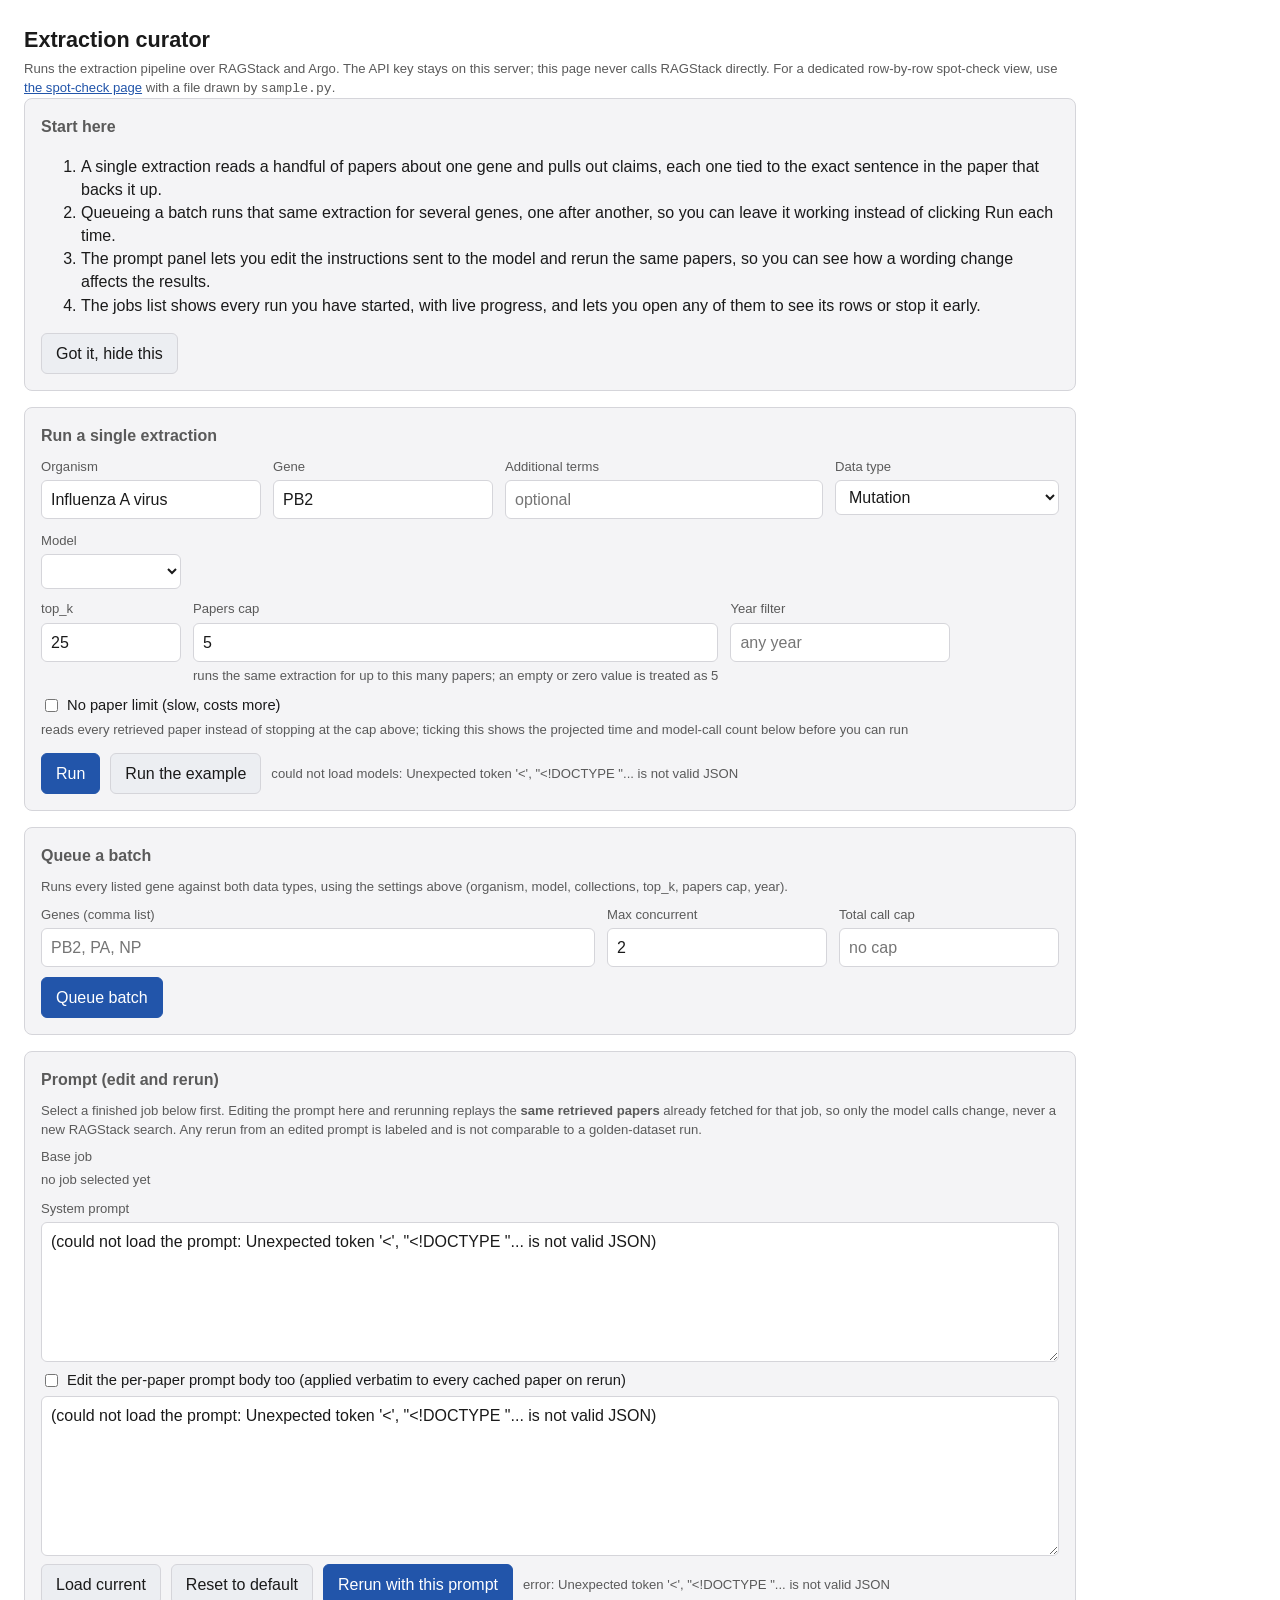
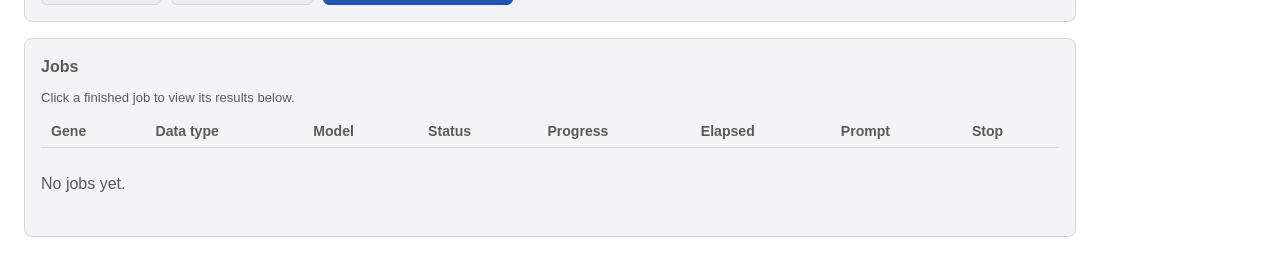
==== experiment-01/ui.html @ b5ed08b6 "Add experiment-01: evidence-grounded extraction with a quote gate A command line tool and a local we" ====
<!DOCTYPE html>
<html lang="en">
<head>
<meta charset="UTF-8">
<meta name="viewport" content="width=device-width, initial-scale=1">
<title>Extraction curator</title>
<style>
  :root {
    color-scheme: light;
    --bg: #ffffff;
    --fg: #1a1a1a;
    --muted: #5a5a5a;
    --panel: #f4f4f6;
    --border: #d5d5da;
    --accent: #2255aa;
    --mark-bg: #fff1a8;
    --mark-fg: #1a1a1a;
    --btn-bg: #eceef2;
    --btn-fg: #1a1a1a;
    --btn-active-bg: #2255aa;
    --btn-active-fg: #ffffff;
    --danger: #a33;
    --ok: #2a7a3a;
  }
  
  * { box-sizing: border-box; }
  body {
    margin: 0;
    padding: 24px;
    max-width: 1100px;
    background: var(--bg);
    color: var(--fg);
    font-family: -apple-system, BlinkMacSystemFont, "Segoe UI", Helvetica, Arial, sans-serif;
    line-height: 1.45;
  }
  h1 { font-size: 1.35rem; margin: 0 0 4px 0; }
  h2 { font-size: 1rem; margin: 0 0 10px 0; color: var(--muted); font-weight: 600; }
  .note-small { font-size: 0.82rem; color: var(--muted); }
  .panel {
    background: var(--panel);
    border: 1px solid var(--border);
    border-radius: 8px;
    padding: 16px;
    margin-bottom: 16px;
  }
  .field-row { display: flex; flex-wrap: wrap; gap: 12px; margin-bottom: 10px; }
  .field { display: flex; flex-direction: column; gap: 4px; min-width: 140px; }
  .field.grow { flex: 1 1 220px; }
  label { font-size: 0.82rem; color: var(--muted); }
  input[type="text"], input[type="number"], select, textarea {
    font: inherit;
    color: var(--fg);
    background: var(--bg);
    border: 1px solid var(--border);
    border-radius: 6px;
    padding: 7px 9px;
  }
  textarea { min-height: 50px; resize: vertical; }
  .checkbox-group { display: flex; flex-wrap: wrap; gap: 10px 16px; }
  label.checkbox-label { display: flex; align-items: center; gap: 6px; font-size: 0.92rem; color: var(--fg); }
  button {
    font: inherit;
    cursor: pointer;
    border: 1px solid var(--border);
    background: var(--btn-bg);
    color: var(--btn-fg);
    border-radius: 6px;
    padding: 8px 14px;
  }
  button:disabled { opacity: 0.45; cursor: not-allowed; }
  button.primary { background: var(--accent); color: #fff; border-color: var(--accent); }
  button.verdict-btn { text-align: left; }
  button.verdict-btn .key { display: inline-block; min-width: 18px; font-weight: 700; margin-right: 8px; color: var(--muted); }
  button.verdict-btn.active { background: var(--btn-active-bg); color: var(--btn-active-fg); border-color: var(--btn-active-bg); }
  button.verdict-btn.active .key { color: inherit; }
  .action-row { display: flex; gap: 10px; flex-wrap: wrap; align-items: center; margin-top: 8px; }
  table { width: 100%; border-collapse: collapse; }
  table th, table td { text-align: left; padding: 6px 10px; border-bottom: 1px solid var(--border); font-size: 0.88rem; vertical-align: top; }
  table th { color: var(--muted); font-weight: 600; }
  table.jobs tr { cursor: pointer; }
  table.jobs tr:hover { background: var(--bg); }
  table.rows-table tr { cursor: pointer; }
  table.rows-table tr:hover { background: var(--bg); }
  .badge { display: inline-block; padding: 2px 8px; border-radius: 999px; background: var(--btn-bg); font-size: 0.76rem; font-weight: 600; }
  .badge.status-done { color: var(--ok); }
  .badge.status-failed { color: var(--danger); }
  .badge.status-running, .badge.status-queued { color: var(--accent); }
  .badge.status-stopped { color: var(--danger); }
  .summary-strip { display: flex; flex-wrap: wrap; gap: 14px 22px; font-size: 0.88rem; color: var(--muted); margin-bottom: 12px; }
  .summary-strip strong { color: var(--fg); }
  .hidden { display: none !important; }
  .empty-state { padding: 24px 0; color: var(--muted); }
  .passage-box { white-space: pre-wrap; font-size: 0.95rem; padding: 4px 2px; }
  mark { background: var(--mark-bg); color: var(--mark-fg); padding: 0 1px; border-radius: 2px; }
  .verdicts { display: flex; flex-wrap: wrap; gap: 8px; margin: 10px 0; }
  .detail-nav { display: flex; gap: 8px; align-items: center; margin-bottom: 10px; }
  .link-line { font-size: 0.85rem; margin-top: 4px; }
  a { color: var(--accent); }
  .section-gap { margin-top: 8px; }
</style>
</head>
<body>

<h1>Extraction curator</h1>
<div class="note-small">Runs the extraction pipeline over RAGStack and Argo. The API key stays on this server; this page never calls RAGStack directly.
  For a dedicated row-by-row spot-check view, use <a href="/static/spotcheck.html" target="_blank">the spot-check page</a> with a file drawn by <code>sample.py</code>.</div>

<section class="panel" id="startHerePanel">
  <h2>Start here</h2>
  <ol>
    <li>A single extraction reads a handful of papers about one gene and pulls out claims, each one tied to the exact sentence in the paper that backs it up.</li>
    <li>Queueing a batch runs that same extraction for several genes, one after another, so you can leave it working instead of clicking Run each time.</li>
    <li>The prompt panel lets you edit the instructions sent to the model and rerun the same papers, so you can see how a wording change affects the results.</li>
    <li>The jobs list shows every run you have started, with live progress, and lets you open any of them to see its rows or stop it early.</li>
  </ol>
  <div class="action-row">
    <button type="button" id="dismissStartHere">Got it, hide this</button>
  </div>
</section>

<section class="panel">
  <h2>Run a single extraction</h2>
  <div class="field-row">
    <div class="field">
      <label for="f_organism">Organism</label>
      <input type="text" id="f_organism" value="Influenza A virus">
    </div>
    <div class="field">
      <label for="f_gene">Gene</label>
      <input type="text" id="f_gene" value="PB2">
    </div>
    <div class="field grow">
      <label for="f_additional_terms">Additional terms</label>
      <input type="text" id="f_additional_terms" placeholder="optional">
    </div>
    <div class="field">
      <label for="f_data_type">Data type</label>
      <select id="f_data_type">
        <option value="mutation">Mutation</option>
        <option value="ppi">Protein-protein interaction</option>
      </select>
    </div>
    <div class="field">
      <label for="f_model">Model</label>
      <select id="f_model"></select>
    </div>
  </div>
  <div class="field-row">
    <div class="field">
      <label for="f_top_k">top_k</label>
      <input type="number" id="f_top_k" value="25" min="1" max="25">
    </div>
    <div class="field">
      <label for="f_papers">Papers cap</label>
      <input type="number" id="f_papers" value="5" min="1">
      <span class="note-small">runs the same extraction for up to this many papers; an empty or zero value is treated as 5</span>
    </div>
    <div class="field">
      <label for="f_year">Year filter</label>
      <input type="number" id="f_year" placeholder="any year">
    </div>
  </div>
  <div class="field-row">
    <div class="field grow">
      <label class="checkbox-label"><input type="checkbox" id="f_no_paper_limit"> No paper limit (slow, costs more)</label>
      <span class="note-small">reads every retrieved paper instead of stopping at the cap above; ticking this shows the projected time and model-call count below before you can run</span>
      <span class="note-small" id="estimateNote"></span>
    </div>
  </div>
  <div class="action-row">
    <button type="button" class="primary" id="runBtn">Run</button>
    <button type="button" id="exampleBtn">Run the example</button>
    <span class="note-small" id="runStatus"></span>
  </div>
</section>

<section class="panel">
  <h2>Queue a batch</h2>
  <div class="note-small section-gap">Runs every listed gene against both data types, using the settings above (organism, model, collections, top_k, papers cap, year).</div>
  <div class="field-row section-gap">
    <div class="field grow">
      <label for="b_genes">Genes (comma list)</label>
      <input type="text" id="b_genes" placeholder="PB2, PA, NP">
    </div>
    <div class="field">
      <label for="b_max_concurrent">Max concurrent</label>
      <input type="number" id="b_max_concurrent" value="2" min="1">
    </div>
    <div class="field">
      <label for="b_cap">Total call cap</label>
      <input type="number" id="b_cap" placeholder="no cap" min="1">
    </div>
  </div>
  <div class="action-row">
    <button type="button" class="primary" id="batchBtn">Queue batch</button>
    <span class="note-small" id="batchStatus"></span>
  </div>
</section>

<section class="panel">
  <h2>Prompt (edit and rerun)</h2>
  <div class="note-small">Select a finished job below first. Editing the prompt here and rerunning replays the
    <strong>same retrieved papers</strong> already fetched for that job, so only the model calls change, never a new
    RAGStack search. Any rerun from an edited prompt is labeled and is not comparable to a golden-dataset run.</div>
  <div class="field-row section-gap">
    <div class="field grow">
      <label for="promptJobLabel">Base job</label>
      <div id="promptJobLabel" class="note-small">no job selected yet</div>
    </div>
  </div>
  <div class="field grow section-gap">
    <label for="promptSystem">System prompt</label>
    <textarea id="promptSystem" style="min-height:140px;"></textarea>
  </div>
  <div class="field grow section-gap">
    <label class="checkbox-label"><input type="checkbox" id="promptBodyUnlock"> Edit the per-paper prompt body too (applied verbatim to every cached paper on rerun)</label>
    <textarea id="promptBody" style="min-height:160px;" readonly></textarea>
  </div>
  <div class="action-row">
    <button type="button" id="promptLoadBtn">Load current</button>
    <button type="button" id="promptResetBtn">Reset to default</button>
    <button type="button" class="primary" id="promptRerunBtn">Rerun with this prompt</button>
    <span class="note-small" id="promptStatus"></span>
  </div>
</section>

<section class="panel hidden" id="comparePanel">
  <h2>Compare: original vs rerun</h2>
  <div class="summary-strip" id="compareTallyStrip"></div>
  <div class="field-row">
    <div class="field grow">
      <h2>Only in original</h2>
      <table><tbody id="compareOnlyOriginal"></tbody></table>
    </div>
    <div class="field grow">
      <h2>Only in rerun</h2>
      <table><tbody id="compareOnlyRerun"></tbody></table>
    </div>
    <div class="field grow">
      <h2>In both</h2>
      <table><tbody id="compareBoth"></tbody></table>
    </div>
  </div>
</section>

<section class="panel">
  <h2>Jobs</h2>
  <div class="note-small section-gap">Click a finished job to view its results below.</div>
  <table class="jobs section-gap" id="jobsTable">
    <thead>
      <tr><th>Gene</th><th>Data type</th><th>Model</th><th>Status</th><th>Progress</th><th>Elapsed</th><th>Prompt</th><th>Stop</th></tr>
    </thead>
    <tbody id="jobsBody"></tbody>
  </table>
  <div class="empty-state" id="jobsEmpty">No jobs yet.</div>
</section>

<section class="panel hidden" id="papersPanel">
  <h2>Papers</h2>
  <div class="note-small" id="papersJobLabel"></div>
  <div style="background:var(--btn-bg); height:8px; border-radius:4px; overflow:hidden; margin:8px 0;">
    <div id="papersProgressBar" style="background:var(--accent); height:8px; width:0%;"></div>
  </div>
  <div class="note-small" id="papersProgressLine"></div>
  <table class="rows-table section-gap">
    <thead><tr><th>Title</th><th>Year</th><th>PMID</th><th>Status</th></tr></thead>
    <tbody id="papersBody"></tbody>
  </table>
</section>

<section class="panel hidden" id="resultsPanel">
  <h2 id="resultsHeading">Results</h2>
  <div class="panel" id="resultsHint" style="background:var(--bg);">
    <span class="note-small">Rows are claims. Each row carries the sentence that supports it. Click a row to see the passage.</span>
    <button type="button" id="dismissResultsHint" style="margin-left:10px;">Dismiss</button>
  </div>
  <div class="summary-strip" id="summaryStrip"></div>
  <table class="rows-table" id="rowsTable">
    <thead><tr id="rowsHeadRow"></tr></thead>
    <tbody id="rowsBody"></tbody>
  </table>
</section>

<section class="panel hidden" id="detailPanel">
  <h2>Row detail</h2>
  <div class="detail-nav">
    <button type="button" id="detailPrev">&larr; Prev</button>
    <span class="note-small" id="detailPosition"></span>
    <button type="button" id="detailNext">Next &rarr;</button>
    <span class="note-small" id="detailSaveStatus"></span>
  </div>
  <table id="detailFields"></table>
  <h2 class="section-gap">Passage</h2>
  <div class="passage-box" id="detailPassage"></div>
  <div class="link-line" id="detailPubmed"></div>
  <h2 class="section-gap">Verdict</h2>
  <div class="verdicts" id="detailVerdicts"></div>
  <div class="field">
    <label for="detailNote">Note</label>
    <textarea id="detailNote"></textarea>
  </div>
  <div class="action-row">
    <button type="button" class="primary" id="saveVerdictsBtn">Save verdicts</button>
  </div>
</section>

<script>
(function () {
  "use strict";

  // Mirrors schemas.py DATA_TYPES exactly, same as spotcheck.html.
  var DATA_TYPES = {
    mutation: {
      label: "Mutation",
      columns: ["Organism", "Gene Name", "Mutation", "Phenotype", "Assertion", "Reference"],
      fields: ["organism", "gene_name", "mutation", "phenotype", "assertion", "reference"]
    },
    ppi: {
      label: "Protein-Protein Interaction (PPI)",
      columns: ["Pathogen", "Protein A", "Protein B", "Interaction Type", "Method", "Assertion", "Reference"],
      fields: ["pathogen", "protein_a", "protein_b", "interaction_type", "method", "assertion", "reference"]
    }
  };

  // Mirrors schemas.py VERDICTS exactly, in order, for the 1-5 shortcut map.
  var VERDICTS = [
    "correct",
    "wrong entity",
    "wrong relation or value",
    "not supported by the quote",
    "duplicate"
  ];

  var el = {};
  ["f_organism", "f_gene", "f_additional_terms", "f_data_type", "f_model",
   "f_top_k", "f_papers", "f_year", "f_no_paper_limit", "estimateNote",
   "collectionsGroup", "runBtn", "exampleBtn", "runStatus",
   "b_genes", "b_max_concurrent", "b_cap", "batchBtn", "batchStatus",
   "jobsBody", "jobsEmpty", "resultsPanel", "resultsHeading", "resultsHint",
   "dismissResultsHint", "summaryStrip",
   "rowsHeadRow", "rowsBody", "detailPanel", "detailPrev", "detailNext",
   "detailPosition", "detailSaveStatus", "detailFields", "detailPassage",
   "detailPubmed", "detailVerdicts", "detailNote", "saveVerdictsBtn",
   "promptJobLabel", "promptSystem", "promptBodyUnlock", "promptBody",
   "promptLoadBtn", "promptResetBtn", "promptRerunBtn", "promptStatus",
   "comparePanel", "compareTallyStrip", "compareOnlyOriginal", "compareOnlyRerun", "compareBoth",
   "startHerePanel", "dismissStartHere",
   "papersPanel", "papersJobLabel", "papersProgressBar", "papersProgressLine", "papersBody"
  ].forEach(function (id) { el[id] = document.getElementById(id); });

  var jobsById = {};
  var pollTimer = null;

  var currentJobId = null;
  var currentEnvelope = null;
  var currentRows = [];        // flattened list of {kind, row}
  var currentVerification = []; // parallel array of verification records
  var currentDetailIndex = -1;

  var promptDefaults = { system: "", perPaperPrompt: "" };
  var lastSeenStatus = {}; // job_id -> status, to detect a rerun finishing

  // --- Dismissible guidance panels ------------------------------------------

  el.dismissStartHere.addEventListener("click", function () {
    el.startHerePanel.classList.add("hidden");
  });
  el.dismissResultsHint.addEventListener("click", function () {
    el.resultsHint.classList.add("hidden");
  });

  function clearChildren(node) {
    while (node.firstChild) node.removeChild(node.firstChild);
  }

  function textCell(tag, text) {
    var node = document.createElement(tag);
    node.textContent = (text === null || text === undefined || text === "") ? "—" : String(text);
    return node;
  }

  function jsonRequest(method, url, body) {
    return fetch(url, {
      method: method,
      headers: body ? { "Content-Type": "application/json" } : undefined,
      body: body ? JSON.stringify(body) : undefined
    }).then(function (resp) {
      return resp.json().then(function (data) {
        if (!resp.ok) {
          var msg = (data && data.error) ? data.error : ("request failed: " + resp.status);
          throw new Error(msg);
        }
        return data;
      });
    });
  }

  // --- Setup: models and collections ------------------------------------

  jsonRequest("GET", "/api/models").then(function (data) {
    clearChildren(el.f_model);
    (data.models || []).forEach(function (m) {
      var opt = document.createElement("option");
      opt.value = m.id;
      opt.textContent = m.label || m.id;
      el.f_model.appendChild(opt);
    });
  }).catch(function (error) {
    el.runStatus.textContent = "could not load models: " + error.message;
  });

  jsonRequest("GET", "/api/collections").then(function (data) {
    clearChildren(el.collectionsGroup);
    var collections = data.collections || [];
    if (!collections.length) {
      el.collectionsGroup.appendChild(document.createTextNode("no collections returned"));
      return;
    }
    collections.forEach(function (c, i) {
      var label = document.createElement("label");
      label.className = "checkbox-label";
      var cb = document.createElement("input");
      cb.type = "checkbox";
      cb.value = c.id;
      cb.className = "collection-check";
      if (i === 0) cb.checked = true;
      label.appendChild(cb);
      label.appendChild(document.createTextNode(c.label || c.id));
      el.collectionsGroup.appendChild(label);
    });
  }).catch(function (error) {
    clearChildren(el.collectionsGroup);
    el.collectionsGroup.appendChild(document.createTextNode("could not load collections: " + error.message));
  });

  function selectedCollections() {
    var boxes = el.collectionsGroup.querySelectorAll(".collection-check:checked");
    var out = [];
    boxes.forEach(function (b) { out.push(b.value); });
    return out;
  }

  function commonParams() {
    var params = {
      organism: el.f_organism.value || "Influenza A virus",
      collections: selectedCollections(),
      top_k: Number(el.f_top_k.value) || 25,
      model: el.f_model.value
    };
    var noPaperLimit = el.f_no_paper_limit.checked;
    var papers = el.f_papers.value.trim();
    var year = el.f_year.value.trim();
    // The papers field is never empty in effect: an empty or zero value
    // means the server's default cap, not unlimited. Unlimited is only
    // ever this explicit checkbox.
    params.no_paper_limit = noPaperLimit;
    params.papers = noPaperLimit ? null : (papers ? Number(papers) : 5);
    params.year = year ? Number(year) : null;
    return params;
  }

  // --- No-paper-limit projection --------------------------------------------

  function refreshEstimate() {
    if (!el.f_no_paper_limit.checked) {
      el.estimateNote.textContent = "";
      return;
    }
    var gene = el.f_gene.value.trim();
    if (!gene) {
      el.estimateNote.textContent = "enter a gene to see the projection";
      return;
    }
    var body = commonParams();
    body.gene = gene;
    body.data_type = el.f_data_type.value;
    el.estimateNote.textContent = "estimating...";
    jsonRequest("POST", "/api/estimate", body).then(function (data) {
      var minutes = (data.projected_seconds / 60).toFixed(1);
      el.estimateNote.textContent = data.papers_total + " papers retrieved -> about " +
        data.projected_seconds + "s (" + minutes + " min), " + data.projected_calls + " model calls";
    }).catch(function (error) {
      el.estimateNote.textContent = "could not estimate: " + error.message;
    });
  }

  el.f_no_paper_limit.addEventListener("change", refreshEstimate);
  el.f_gene.addEventListener("blur", function () { refreshEstimate(); });
  el.f_data_type.addEventListener("change", function () { refreshEstimate(); });

  // --- Run one extraction --------------------------------------------------

  el.runBtn.addEventListener("click", function () {
    var body = commonParams();
    body.gene = el.f_gene.value.trim();
    body.data_type = el.f_data_type.value;
    body.additional_terms = el.f_additional_terms.value.trim();
    if (!body.gene) {
      el.runStatus.textContent = "gene is required";
      return;
    }
    el.runStatus.textContent = "starting...";
    jsonRequest("POST", "/api/run", body).then(function (data) {
      el.runStatus.textContent = "queued job " + data.job_id;
      pollJobs();
    }).catch(function (error) {
      el.runStatus.textContent = "error: " + error.message;
    });
  });

  // --- Run the example (one click, per ONBOARDING.md's first run) ----------

  el.exampleBtn.addEventListener("click", function () {
    el.f_organism.value = "Influenza A virus";
    el.f_gene.value = "PB2";
    el.f_data_type.value = "mutation";
    el.f_no_paper_limit.checked = false;
    el.f_papers.value = "3";
    el.estimateNote.textContent = "";
    var hasModel = false;
    for (var i = 0; i < el.f_model.options.length; i++) {
      if (el.f_model.options[i].value === "gpt56luna") { hasModel = true; break; }
    }
    if (hasModel) el.f_model.value = "gpt56luna";
    el.runBtn.click();
  });

  // --- Queue a batch -------------------------------------------------------

  el.batchBtn.addEventListener("click", function () {
    var genesRaw = el.b_genes.value.trim();
    if (!genesRaw) {
      el.batchStatus.textContent = "enter at least one gene";
      return;
    }
    var body = commonParams();
    body.genes = genesRaw.split(",").map(function (g) { return g.trim(); }).filter(Boolean);
    body.data_types = ["mutation", "ppi"];
    body.max_concurrent = Number(el.b_max_concurrent.value) || 2;
    var cap = el.b_cap.value.trim();
    body.cap = cap ? Number(cap) : null;

    el.batchStatus.textContent = "queueing...";
    jsonRequest("POST", "/api/batch", body).then(function (data) {
      el.batchStatus.textContent = "queued " + (data.job_ids || []).length + " jobs";
      pollJobs();
    }).catch(function (error) {
      el.batchStatus.textContent = "error: " + error.message;
    });
  });

  // --- Job polling -----------------------------------------------------------

  function statusBadge(status) {
    var span = document.createElement("span");
    span.className = "badge status-" + status;
    span.textContent = status;
    return span;
  }

  function progressCell(job) {
    var td = document.createElement("td");
    td.appendChild(document.createTextNode(job.progress_line));
    if (job.papers_total) {
      var outer = document.createElement("div");
      outer.style.cssText = "background:var(--btn-bg);height:6px;border-radius:3px;overflow:hidden;margin-top:4px;width:90px;";
      var inner = document.createElement("div");
      var pct = Math.round(((job.papers_done || 0) / job.papers_total) * 100);
      inner.style.cssText = "background:var(--accent);height:6px;width:" + pct + "%;";
      outer.appendChild(inner);
      td.appendChild(outer);
    }
    return td;
  }

  function stopCell(job) {
    var td = document.createElement("td");
    if (!job.stoppable) {
      td.appendChild(textCell("span", "—"));
      return td;
    }
    var btn = document.createElement("button");
    btn.type = "button";
    btn.textContent = "Stop";
    btn.addEventListener("click", function (event) {
      event.stopPropagation();
      btn.disabled = true;
      btn.textContent = "stopping...";
      jsonRequest("POST", "/api/jobs/" + job.id + "/stop", {}).then(function () {
        pollJobs();
      }).catch(function (error) {
        btn.disabled = false;
        btn.textContent = "Stop";
        btn.title = "could not stop: " + error.message;
      });
    });
    td.appendChild(btn);
    return td;
  }

  function renderJobs(jobs) {
    jobsById = {};
    clearChildren(el.jobsBody);
    if (!jobs.length) {
      el.jobsEmpty.classList.remove("hidden");
      return;
    }
    el.jobsEmpty.classList.add("hidden");
    jobs.sort(function (a, b) { return (a.id < b.id) ? 1 : -1; });
    jobs.forEach(function (job) {
      jobsById[job.id] = job;
      var tr = document.createElement("tr");
      tr.appendChild(textCell("td", job.params.gene));
      tr.appendChild(textCell("td", job.params.data_type));
      tr.appendChild(textCell("td", job.params.model));
      var statusTd = document.createElement("td");
      statusTd.appendChild(statusBadge(job.status));
      tr.appendChild(statusTd);
      tr.appendChild(progressCell(job));
      tr.appendChild(textCell("td", job.elapsed_seconds + "s"));
      var promptTd = document.createElement("td");
      if (job.type === "rerun") {
        var badge = document.createElement("span");
        badge.className = "badge status-failed";
        badge.textContent = "edited prompt (rerun of " + job.parent_job_id + ")";
        promptTd.appendChild(badge);
        if (job.status === "done") {
          var compareBtn = document.createElement("button");
          compareBtn.type = "button";
          compareBtn.textContent = "Compare";
          compareBtn.style.marginLeft = "8px";
          compareBtn.addEventListener("click", function (event) {
            event.stopPropagation();
            openCompare(job.id);
          });
          promptTd.appendChild(compareBtn);
        }
      } else {
        promptTd.appendChild(textCell("span", "default"));
      }
      tr.appendChild(promptTd);
      tr.appendChild(stopCell(job));
      tr.addEventListener("click", function () { selectJob(job.id); });
      el.jobsBody.appendChild(tr);

      if (lastSeenStatus[job.id] !== "done" && job.status === "done" && job.type === "rerun") {
        openCompare(job.id);
      }
      var wasFinished = lastSeenStatus[job.id] === "done" || lastSeenStatus[job.id] === "stopped";
      var nowFinished = job.status === "done" || job.status === "stopped";
      if (job.id === currentJobId && !wasFinished && nowFinished) {
        openResults(job.id);
      }
      lastSeenStatus[job.id] = job.status;
    });

    if (currentJobId && jobsById[currentJobId]) {
      renderPapersPanel(currentJobId);
    }
  }

  function pollJobs() {
    jsonRequest("GET", "/api/jobs").then(function (data) {
      renderJobs(data.jobs || []);
    }).catch(function () {
      // A transient poll failure should not spam the UI; next tick retries.
    });
  }

  // --- Papers panel: shown the moment retrieval finishes, before any model call ---

  function renderPapersPanel(jobId) {
    var job = jobsById[jobId];
    if (!job) {
      el.papersPanel.classList.add("hidden");
      return;
    }
    el.papersPanel.classList.remove("hidden");
    el.papersJobLabel.textContent = jobId + "  (" + job.params.gene + " / " + job.params.data_type + ")";
    el.papersProgressLine.textContent = job.progress_line;
    var total = job.papers_total || 0;
    var done = job.papers_done || 0;
    var pct = total ? Math.round((done / total) * 100) : 0;
    el.papersProgressBar.style.width = pct + "%";

    clearChildren(el.papersBody);
    var papers = job.papers || [];
    if (!papers.length) {
      var tr = document.createElement("tr");
      var td = document.createElement("td");
      td.colSpan = 4;
      td.textContent = (job.status === "queued" || job.stage === "retrieving")
        ? "retrieving passages..." : "no papers retrieved";
      tr.appendChild(td);
      el.papersBody.appendChild(tr);
      return;
    }
    papers.forEach(function (p) {
      var row = document.createElement("tr");
      row.appendChild(textCell("td", p.title));
      row.appendChild(textCell("td", p.year));
      row.appendChild(textCell("td", p.pubmed_id));
      var statusText = p.status;
      if (p.status === "done") {
        statusText = "done with " + (p.rows === null || p.rows === undefined ? 0 : p.rows) + " rows";
      }
      row.appendChild(textCell("td", statusText));
      el.papersBody.appendChild(row);
    });
  }

  function selectJob(jobId) {
    currentJobId = jobId;
    var job = jobsById[jobId];
    if (job && (job.status === "done" || job.status === "stopped")) {
      openResults(jobId);
    } else {
      el.resultsPanel.classList.add("hidden");
      el.detailPanel.classList.add("hidden");
      loadPromptForJob(jobId);
    }
    renderPapersPanel(jobId);
  }

  pollJobs();
  pollTimer = setInterval(pollJobs, 2000);
  loadPromptForJob(null); // populate the panel with the default template immediately, before any job exists

  // --- Results view --------------------------------------------------------

  function reasonList(obj) {
    if (!obj) return "—";
    var parts = [];
    Object.keys(obj).forEach(function (k) { parts.push(k + ": " + obj[k]); });
    return parts.length ? parts.join(", ") : "—";
  }

  function renderSummaryStrip(envelope) {
    clearChildren(el.summaryStrip);
    if (envelope.stopped) {
      var stoppedSpan = document.createElement("span");
      var stoppedStrong = document.createElement("strong");
      stoppedStrong.textContent = "stopped early: ";
      stoppedSpan.appendChild(stoppedStrong);
      stoppedSpan.appendChild(document.createTextNode(envelope.stopped_note || "this run was stopped before it finished"));
      el.summaryStrip.appendChild(stoppedSpan);
    }
    var retrieval = envelope.retrieval || {};
    var tally = envelope.tally || {};
    var omitCounts = {};
    (envelope.omitted || []).forEach(function (rec) {
      var reason = rec.omit_reason || "unknown";
      omitCounts[reason] = (omitCounts[reason] || 0) + 1;
    });
    var pieces = [
      ["papers", retrieval.papers],
      ["proposed", tally.proposed],
      ["emitted", tally.emitted],
      ["omitted by reason", reasonList(omitCounts)],
      ["refusals", (envelope.refusals || []).length]
    ];
    pieces.forEach(function (pair) {
      var span = document.createElement("span");
      var strong = document.createElement("strong");
      strong.textContent = pair[1] === undefined || pair[1] === null ? "—" : String(pair[1]);
      span.appendChild(document.createTextNode(pair[0] + ": "));
      span.appendChild(strong);
      el.summaryStrip.appendChild(span);
    });
  }

  function flattenRows(envelope) {
    var out = [];
    (envelope.rows || []).forEach(function (row) { out.push({ kind: row.outcome || "cite", row: row }); });
    (envelope.omitted || []).forEach(function (row) { out.push({ kind: "omit", row: row }); });
    (envelope.refusals || []).forEach(function (row) { out.push({ kind: "refuse", row: row }); });
    return out;
  }

  function renderRowsTable(envelope) {
    var dataType = envelope.run && envelope.run.query ? envelope.run.query.data_type : null;
    var spec = (dataType && DATA_TYPES[dataType]) ? DATA_TYPES[dataType] : null;

    clearChildren(el.rowsHeadRow);
    var headers = ["Kind"];
    if (spec) headers = headers.concat(spec.columns);
    headers.push("Row id");
    headers.forEach(function (h) { el.rowsHeadRow.appendChild(textCell("th", h)); });

    clearChildren(el.rowsBody);
    currentRows.forEach(function (entry, index) {
      var tr = document.createElement("tr");
      tr.appendChild(textCell("td", entry.kind));
      if (spec && entry.kind !== "refuse") {
        spec.fields.forEach(function (field) {
          tr.appendChild(textCell("td", entry.row[field]));
        });
      } else if (spec) {
        for (var i = 0; i < spec.fields.length; i++) tr.appendChild(textCell("td", null));
      }
      tr.appendChild(textCell("td", entry.row.row_id || entry.row.reason || "—"));
      tr.addEventListener("click", function () { openDetail(index); });
      el.rowsBody.appendChild(tr);
    });
  }

  function openResults(jobId) {
    currentJobId = jobId;
    el.resultsHeading.textContent = "Results: loading...";
    jsonRequest("GET", "/api/result/" + jobId).then(function (envelope) {
      currentEnvelope = envelope;
      currentRows = flattenRows(envelope);
      currentVerification = currentRows.map(function (entry, index) {
        var rowId = entry.row.row_id || (jobId + "__refusal__" + index);
        return { row_id: rowId, verdict: null, opened_paper: null, seconds: null, note: "" };
      });
      var run = envelope.run || {};
      var query = run.query || {};
      el.resultsHeading.textContent = "Results: " + (query.gene || "?") + " / " + (query.data_type || "?") + " / " + (run.model || "?");
      renderSummaryStrip(envelope);
      renderRowsTable(envelope);
      el.resultsPanel.classList.remove("hidden");
      el.detailPanel.classList.add("hidden");
      el.promptJobLabel.textContent = jobId + "  (" + (query.gene || "?") + " / " + (query.data_type || "?") + ")";
      loadPromptForJob(jobId);
    }).catch(function (error) {
      el.resultsHeading.textContent = "Results: error (" + error.message + ")";
    });
  }

  // --- Prompt panel: load, reset, rerun -------------------------------------

  function loadPromptForJob(jobId) {
    // jobId may be null: with no job selected yet, /api/prompt still
    // returns a real, non-empty template (built server-side from a sample
    // passage), so the panel is never blank on first load.
    el.promptStatus.textContent = "loading prompt...";
    var url = "/api/prompt" + (jobId ? ("?job_id=" + encodeURIComponent(jobId)) : "");
    jsonRequest("GET", url).then(function (data) {
      promptDefaults.system = data.default_system || "";
      promptDefaults.perPaperPrompt = data.default_per_paper_prompt || "";
      el.promptSystem.value = data.system || promptDefaults.system || "(no system prompt returned)";
      el.promptBody.value = data.per_paper_prompt || promptDefaults.perPaperPrompt || "(no prompt body returned)";
      el.promptStatus.textContent = data.prompt_note ||
        (data.source === "job" ? "showing the real prompt for this job" : "showing the default prompt template");
    }).catch(function (error) {
      // Never leave the panel blank: show the error where the text would go.
      var message = "(could not load the prompt: " + error.message + ")";
      el.promptSystem.value = message;
      el.promptBody.value = message;
      el.promptStatus.textContent = "error: " + error.message;
    });
  }

  el.promptLoadBtn.addEventListener("click", function () {
    if (!currentJobId) {
      el.promptStatus.textContent = "select a job first";
      return;
    }
    loadPromptForJob(currentJobId);
  });

  el.promptResetBtn.addEventListener("click", function () {
    el.promptSystem.value = promptDefaults.system;
    el.promptBody.value = promptDefaults.perPaperPrompt;
    el.promptStatus.textContent = "reset to default";
  });

  el.promptBodyUnlock.addEventListener("change", function () {
    el.promptBody.readOnly = !el.promptBodyUnlock.checked;
  });

  el.promptRerunBtn.addEventListener("click", function () {
    if (!currentJobId) {
      el.promptStatus.textContent = "select a finished job first";
      return;
    }
    var body = { job_id: currentJobId, system: el.promptSystem.value };
    if (el.promptBodyUnlock.checked && el.promptBody.value.trim()) {
      body.prompt_body = el.promptBody.value;
    }
    el.promptStatus.textContent = "queueing rerun...";
    jsonRequest("POST", "/api/rerun", body).then(function (data) {
      el.promptStatus.textContent = "rerun queued as job " + data.job_id;
      pollJobs();
    }).catch(function (error) {
      el.promptStatus.textContent = "error: " + error.message;
    });
  });

  // --- Compare view ----------------------------------------------------------

  function renderCompareRows(tbody, rows, dataType) {
    clearChildren(tbody);
    var spec = DATA_TYPES[dataType];
    rows.forEach(function (row) {
      var tr = document.createElement("tr");
      if (spec) {
        var label = spec.fields.slice(0, 3).map(function (f) { return row[f]; }).filter(Boolean).join(" / ");
        tr.appendChild(textCell("td", label || row.row_id));
      } else {
        tr.appendChild(textCell("td", row.row_id));
      }
      tbody.appendChild(tr);
    });
    if (!rows.length) {
      var tr = document.createElement("tr");
      tr.appendChild(textCell("td", "none"));
      tbody.appendChild(tr);
    }
  }

  function openCompare(rerunJobId) {
    jsonRequest("GET", "/api/compare/" + rerunJobId).then(function (data) {
      var rerunJob = jobsById[rerunJobId];
      var dataType = rerunJob ? rerunJob.params.data_type : null;

      clearChildren(el.compareTallyStrip);
      ["original", "rerun"].forEach(function (side) {
        var t = data.tally[side];
        var span = document.createElement("span");
        var strong = document.createElement("strong");
        strong.textContent = side;
        span.appendChild(strong);
        span.appendChild(document.createTextNode(
          ": proposed " + t.proposed + ", emitted " + t.emitted + ", omitted " + t.omitted +
          " (" + reasonList(t.omit_reasons) + "), refusals " + t.refusals
        ));
        el.compareTallyStrip.appendChild(span);
      });

      renderCompareRows(el.compareOnlyOriginal, data.only_in_original, dataType);
      renderCompareRows(el.compareOnlyRerun, data.only_in_rerun, dataType);
      renderCompareRows(el.compareBoth, data.in_both, dataType);

      el.comparePanel.classList.remove("hidden");
      el.comparePanel.scrollIntoView({ behavior: "smooth", block: "start" });
    }).catch(function (error) {
      el.promptStatus.textContent = "compare error: " + error.message;
    });
  }

  // --- Row detail / verdicts ------------------------------------------------

  function renderDetailFields(entry) {
    clearChildren(el.detailFields);
    var row = entry.row;
    var dataType = currentEnvelope.run && currentEnvelope.run.query ? currentEnvelope.run.query.data_type : null;
    var spec = (dataType && DATA_TYPES[dataType]) ? DATA_TYPES[dataType] : null;

    if (entry.kind === "refuse") {
      [["Reason", row.reason], ["Chunks searched", row.chunks_searched], ["Papers searched", row.papers_searched]]
        .forEach(function (pair) {
          var tr = document.createElement("tr");
          tr.appendChild(textCell("th", pair[0]));
          tr.appendChild(textCell("td", pair[1]));
          el.detailFields.appendChild(tr);
        });
      return;
    }

    if (spec) {
      spec.fields.forEach(function (field, i) {
        var tr = document.createElement("tr");
        tr.appendChild(textCell("th", spec.columns[i]));
        tr.appendChild(textCell("td", row[field]));
        el.detailFields.appendChild(tr);
      });
    }
    var rowIdTr = document.createElement("tr");
    rowIdTr.appendChild(textCell("th", "Row id"));
    rowIdTr.appendChild(textCell("td", row.row_id));
    el.detailFields.appendChild(rowIdTr);

    if (entry.kind === "omit") {
      var reasonTr = document.createElement("tr");
      reasonTr.appendChild(textCell("th", "Omit reason"));
      reasonTr.appendChild(textCell("td", row.omit_reason));
      el.detailFields.appendChild(reasonTr);
      var detailTr = document.createElement("tr");
      detailTr.appendChild(textCell("th", "Detail"));
      detailTr.appendChild(textCell("td", row.detail));
      el.detailFields.appendChild(detailTr);
    }
  }

  function pubmedLink(pubmedId) {
    if (!pubmedId) return null;
    return "https://pubmed.ncbi.nlm.nih.gov/" + encodeURIComponent(String(pubmedId)) + "/";
  }

  function renderDetailPassage(entry) {
    clearChildren(el.detailPassage);
    clearChildren(el.detailPubmed);
    var row = entry.row;
    if (entry.kind === "refuse") {
      el.detailPassage.appendChild(document.createTextNode("No passage: this is a refusal record."));
      return;
    }
    var evidence = row.evidence || {};
    var quote = evidence.passage;
    if (!quote) {
      el.detailPassage.appendChild(document.createTextNode("No passage on record for this row."));
    } else {
      // The stored evidence.passage IS the verbatim quote (CONTRACT.md); the
      // server does not re-fetch surrounding chunk text, so the whole quote
      // is shown highlighted, same visual language as spotcheck.html's mark.
      var mark = document.createElement("mark");
      mark.textContent = quote;
      el.detailPassage.appendChild(mark);
    }
    var link = pubmedLink(evidence.pubmed_id);
    if (link) {
      var a = document.createElement("a");
      a.href = link;
      a.target = "_blank";
      a.rel = "noopener noreferrer";
      a.textContent = "Open on PubMed";
      el.detailPubmed.appendChild(a);
    } else {
      el.detailPubmed.appendChild(document.createTextNode("no PubMed id on record"));
    }
    if (evidence.title) {
      el.detailPubmed.appendChild(document.createTextNode("  —  " + evidence.title +
        (evidence.year ? " (" + evidence.year + ")" : "")));
    }
  }

  function renderDetailVerdicts() {
    clearChildren(el.detailVerdicts);
    var current = currentVerification[currentDetailIndex];
    VERDICTS.forEach(function (verdict, i) {
      var btn = document.createElement("button");
      btn.type = "button";
      btn.className = "verdict-btn" + (current.verdict === verdict ? " active" : "");
      var key = document.createElement("span");
      key.className = "key";
      key.textContent = String(i + 1);
      btn.appendChild(key);
      btn.appendChild(document.createTextNode(verdict));
      btn.addEventListener("click", function () { chooseVerdict(verdict); });
      el.detailVerdicts.appendChild(btn);
    });
  }

  function openDetail(index) {
    currentDetailIndex = index;
    var entry = currentRows[index];
    el.detailPanel.classList.remove("hidden");
    el.detailPosition.textContent = "row " + (index + 1) + " of " + currentRows.length;
    renderDetailFields(entry);
    renderDetailPassage(entry);
    renderDetailVerdicts();
    el.detailNote.value = currentVerification[index].note || "";
    el.detailPrev.disabled = index === 0;
    el.detailNext.disabled = index === currentRows.length - 1;
    el.detailSaveStatus.textContent = "";
    el.detailPanel.scrollIntoView({ behavior: "smooth", block: "start" });
  }

  function chooseVerdict(verdict) {
    currentVerification[currentDetailIndex].verdict = verdict;
    renderDetailVerdicts();
  }

  el.detailNote.addEventListener("input", function () {
    if (currentDetailIndex >= 0) currentVerification[currentDetailIndex].note = el.detailNote.value;
  });

  el.detailPrev.addEventListener("click", function () {
    if (currentDetailIndex > 0) openDetail(currentDetailIndex - 1);
  });
  el.detailNext.addEventListener("click", function () {
    if (currentDetailIndex < currentRows.length - 1) openDetail(currentDetailIndex + 1);
  });

  document.addEventListener("keydown", function (event) {
    if (el.detailPanel.classList.contains("hidden")) return;
    var tag = document.activeElement && document.activeElement.tagName;
    if (tag === "TEXTAREA" || tag === "INPUT") return;
    if (event.key >= "1" && event.key <= "5") {
      var i = Number(event.key) - 1;
      if (i < VERDICTS.length) chooseVerdict(VERDICTS[i]);
    } else if (event.key === "ArrowRight" && !el.detailNext.disabled) {
      openDetail(currentDetailIndex + 1);
    } else if (event.key === "ArrowLeft" && !el.detailPrev.disabled) {
      openDetail(currentDetailIndex - 1);
    }
  });

  el.saveVerdictsBtn.addEventListener("click", function () {
    if (!currentJobId) return;
    el.detailSaveStatus.textContent = "saving...";
    jsonRequest("POST", "/api/verdicts", {
      job_id: currentJobId,
      verdicts: currentVerification
    }).then(function () {
      el.detailSaveStatus.textContent = "saved";
    }).catch(function (error) {
      el.detailSaveStatus.textContent = "error: " + error.message;
    });
  });
})();
</script>
</body>
</html>
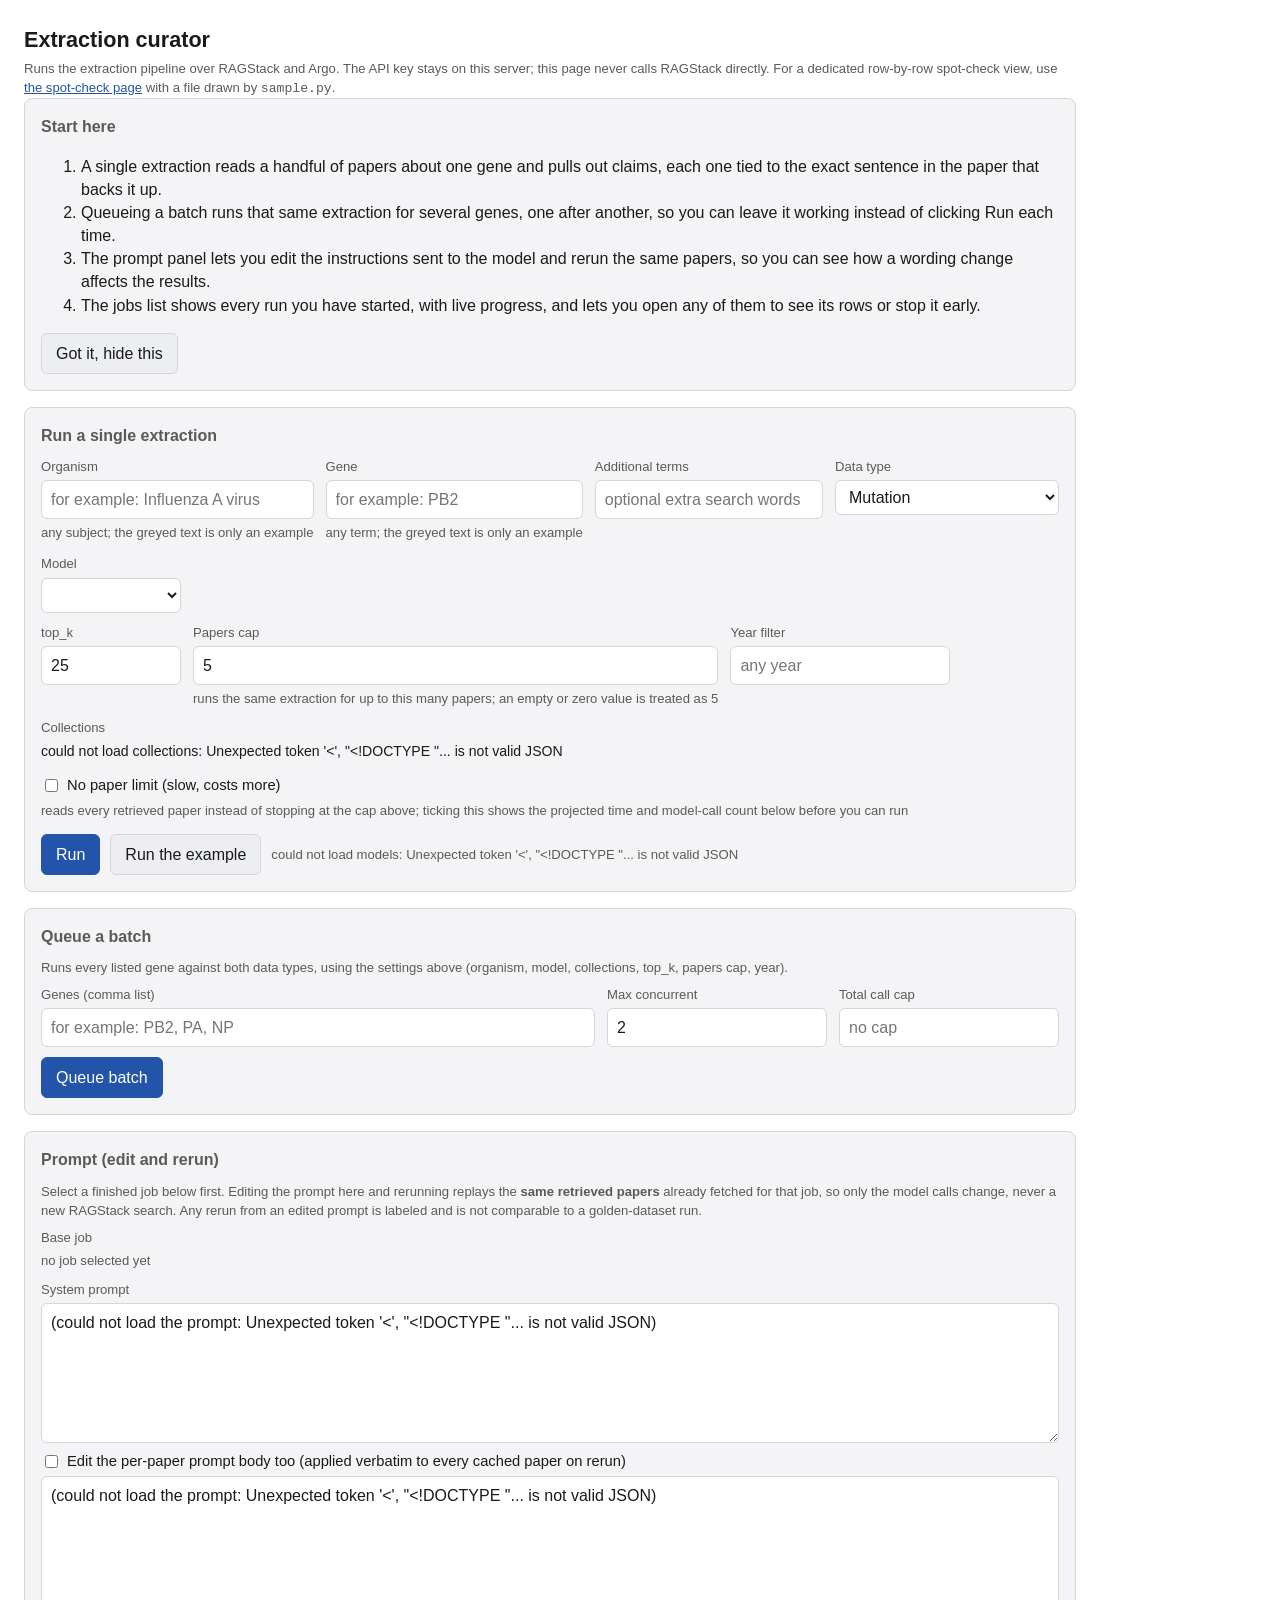
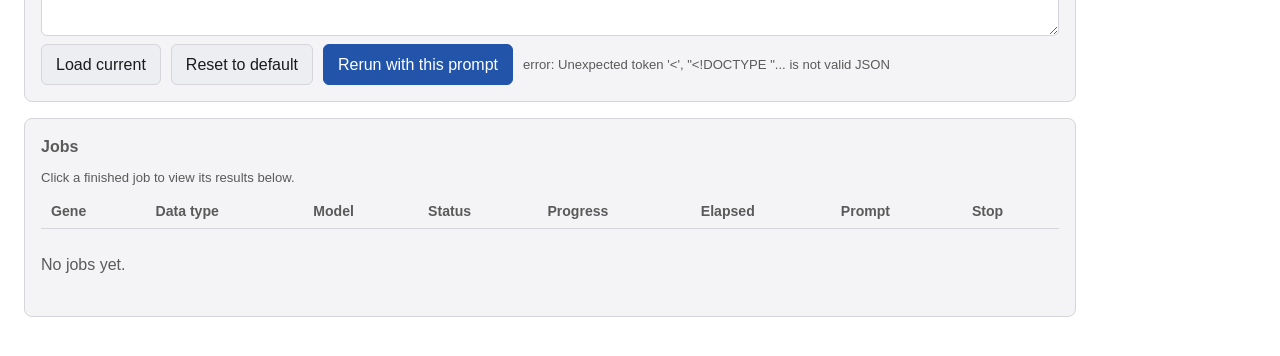
==== commit 8fcaaf83: "Open extraction to any organism, add login-token auth, document rule sources - Any organism and term" ====
--- a/experiment-01/ui.html
+++ b/experiment-01/ui.html
@@ -86,6 +86,8 @@
   .badge.status-failed { color: var(--danger); }
   .badge.status-running, .badge.status-queued { color: var(--accent); }
   .badge.status-stopped { color: var(--danger); }
+  .collections-group { display: flex; flex-wrap: wrap; gap: 6px 18px; font-size: 0.88rem; }
+  .summary-notice { flex-basis: 100%; }
   .summary-strip { display: flex; flex-wrap: wrap; gap: 14px 22px; font-size: 0.88rem; color: var(--muted); margin-bottom: 12px; }
   .summary-strip strong { color: var(--fg); }
   .hidden { display: none !important; }
@@ -123,15 +125,17 @@
   <div class="field-row">
     <div class="field">
       <label for="f_organism">Organism</label>
-      <input type="text" id="f_organism" value="Influenza A virus">
+      <input type="text" id="f_organism" placeholder="for example: Influenza A virus">
+      <span class="note-small">any subject; the greyed text is only an example</span>
     </div>
     <div class="field">
       <label for="f_gene">Gene</label>
-      <input type="text" id="f_gene" value="PB2">
+      <input type="text" id="f_gene" placeholder="for example: PB2">
+      <span class="note-small">any term; the greyed text is only an example</span>
     </div>
     <div class="field grow">
       <label for="f_additional_terms">Additional terms</label>
-      <input type="text" id="f_additional_terms" placeholder="optional">
+      <input type="text" id="f_additional_terms" placeholder="optional extra search words">
     </div>
     <div class="field">
       <label for="f_data_type">Data type</label>
@@ -162,6 +166,13 @@
   </div>
   <div class="field-row">
     <div class="field grow">
+      <label>Collections</label>
+      <div class="collections-group" id="collectionsGroup">loading collections...</div>
+      <span class="note-small" id="collectionsNote"></span>
+    </div>
+  </div>
+  <div class="field-row">
+    <div class="field grow">
       <label class="checkbox-label"><input type="checkbox" id="f_no_paper_limit"> No paper limit (slow, costs more)</label>
       <span class="note-small">reads every retrieved paper instead of stopping at the cap above; ticking this shows the projected time and model-call count below before you can run</span>
       <span class="note-small" id="estimateNote"></span>
@@ -180,7 +191,7 @@
   <div class="field-row section-gap">
     <div class="field grow">
       <label for="b_genes">Genes (comma list)</label>
-      <input type="text" id="b_genes" placeholder="PB2, PA, NP">
+      <input type="text" id="b_genes" placeholder="for example: PB2, PA, NP">
     </div>
     <div class="field">
       <label for="b_max_concurrent">Max concurrent</label>
@@ -334,7 +345,7 @@
   var el = {};
   ["f_organism", "f_gene", "f_additional_terms", "f_data_type", "f_model",
    "f_top_k", "f_papers", "f_year", "f_no_paper_limit", "estimateNote",
-   "collectionsGroup", "runBtn", "exampleBtn", "runStatus",
+   "collectionsGroup", "collectionsNote", "runBtn", "exampleBtn", "runStatus",
    "b_genes", "b_max_concurrent", "b_cap", "batchBtn", "batchStatus",
    "jobsBody", "jobsEmpty", "resultsPanel", "resultsHeading", "resultsHint",
    "dismissResultsHint", "summaryStrip",
@@ -409,11 +420,23 @@
     el.runStatus.textContent = "could not load models: " + error.message;
   });
 
+  function formatCount(n) {
+    if (n === undefined || n === null) return "count not reported";
+    return String(n).replace(/\B(?=(\d{3})+(?!\d))/g, ",") + " indexed chunks";
+  }
+
   jsonRequest("GET", "/api/collections").then(function (data) {
     clearChildren(el.collectionsGroup);
+    // The server drops any collection reporting zero indexed items, so an
+    // empty index is never offered as something to search.
     var collections = data.collections || [];
+    var notes = ["credential in use: " + (data.auth_mode || "unknown")];
+    if ((data.hidden_empty || []).length) {
+      notes.push("hidden as empty: " + data.hidden_empty.join(", "));
+    }
+    el.collectionsNote.textContent = notes.join(" — ").replace(/—/g, "-");
     if (!collections.length) {
-      el.collectionsGroup.appendChild(document.createTextNode("no collections returned"));
+      el.collectionsGroup.appendChild(document.createTextNode("no non-empty collections returned"));
       return;
     }
     collections.forEach(function (c, i) {
@@ -425,11 +448,14 @@
       cb.className = "collection-check";
       if (i === 0) cb.checked = true;
       label.appendChild(cb);
-      label.appendChild(document.createTextNode(c.label || c.id));
+      label.appendChild(document.createTextNode(
+        (c.label || c.id) + "  [" + formatCount(c.count) + "]"
+      ));
       el.collectionsGroup.appendChild(label);
     });
   }).catch(function (error) {
     clearChildren(el.collectionsGroup);
+    el.collectionsNote.textContent = "";
     el.collectionsGroup.appendChild(document.createTextNode("could not load collections: " + error.message));
   });
 
@@ -442,7 +468,8 @@
 
   function commonParams() {
     var params = {
-      organism: el.f_organism.value || "Influenza A virus",
+      organism: el.f_organism.value.trim(),
+      additional_terms: el.f_additional_terms.value.trim(),
       collections: selectedCollections(),
       top_k: Number(el.f_top_k.value) || 25,
       model: el.f_model.value
@@ -495,8 +522,12 @@
     body.gene = el.f_gene.value.trim();
     body.data_type = el.f_data_type.value;
     body.additional_terms = el.f_additional_terms.value.trim();
+    if (!body.organism) {
+      el.runStatus.textContent = "organism is required (the example text is only a placeholder)";
+      return;
+    }
     if (!body.gene) {
-      el.runStatus.textContent = "gene is required";
+      el.runStatus.textContent = "gene is required (the example text is only a placeholder)";
       return;
     }
     el.runStatus.textContent = "starting...";
@@ -531,6 +562,10 @@
     var genesRaw = el.b_genes.value.trim();
     if (!genesRaw) {
       el.batchStatus.textContent = "enter at least one gene";
+      return;
+    }
+    if (!el.f_organism.value.trim()) {
+      el.batchStatus.textContent = "enter an organism above first";
       return;
     }
     var body = commonParams();
@@ -745,6 +780,17 @@
       stoppedSpan.appendChild(document.createTextNode(envelope.stopped_note || "this run was stopped before it finished"));
       el.summaryStrip.appendChild(stoppedSpan);
     }
+    // Notices say plainly what this run's evidence can and cannot support:
+    // thin evidence, and records that mostly carry no PubMed identifier.
+    (envelope.notices || []).forEach(function (notice) {
+      var span = document.createElement("span");
+      span.className = "summary-notice";
+      var strong = document.createElement("strong");
+      strong.textContent = notice.code.replace(/_/g, " ") + ": ";
+      span.appendChild(strong);
+      span.appendChild(document.createTextNode(notice.text));
+      el.summaryStrip.appendChild(span);
+    });
     var retrieval = envelope.retrieval || {};
     var tally = envelope.tally || {};
     var omitCounts = {};
